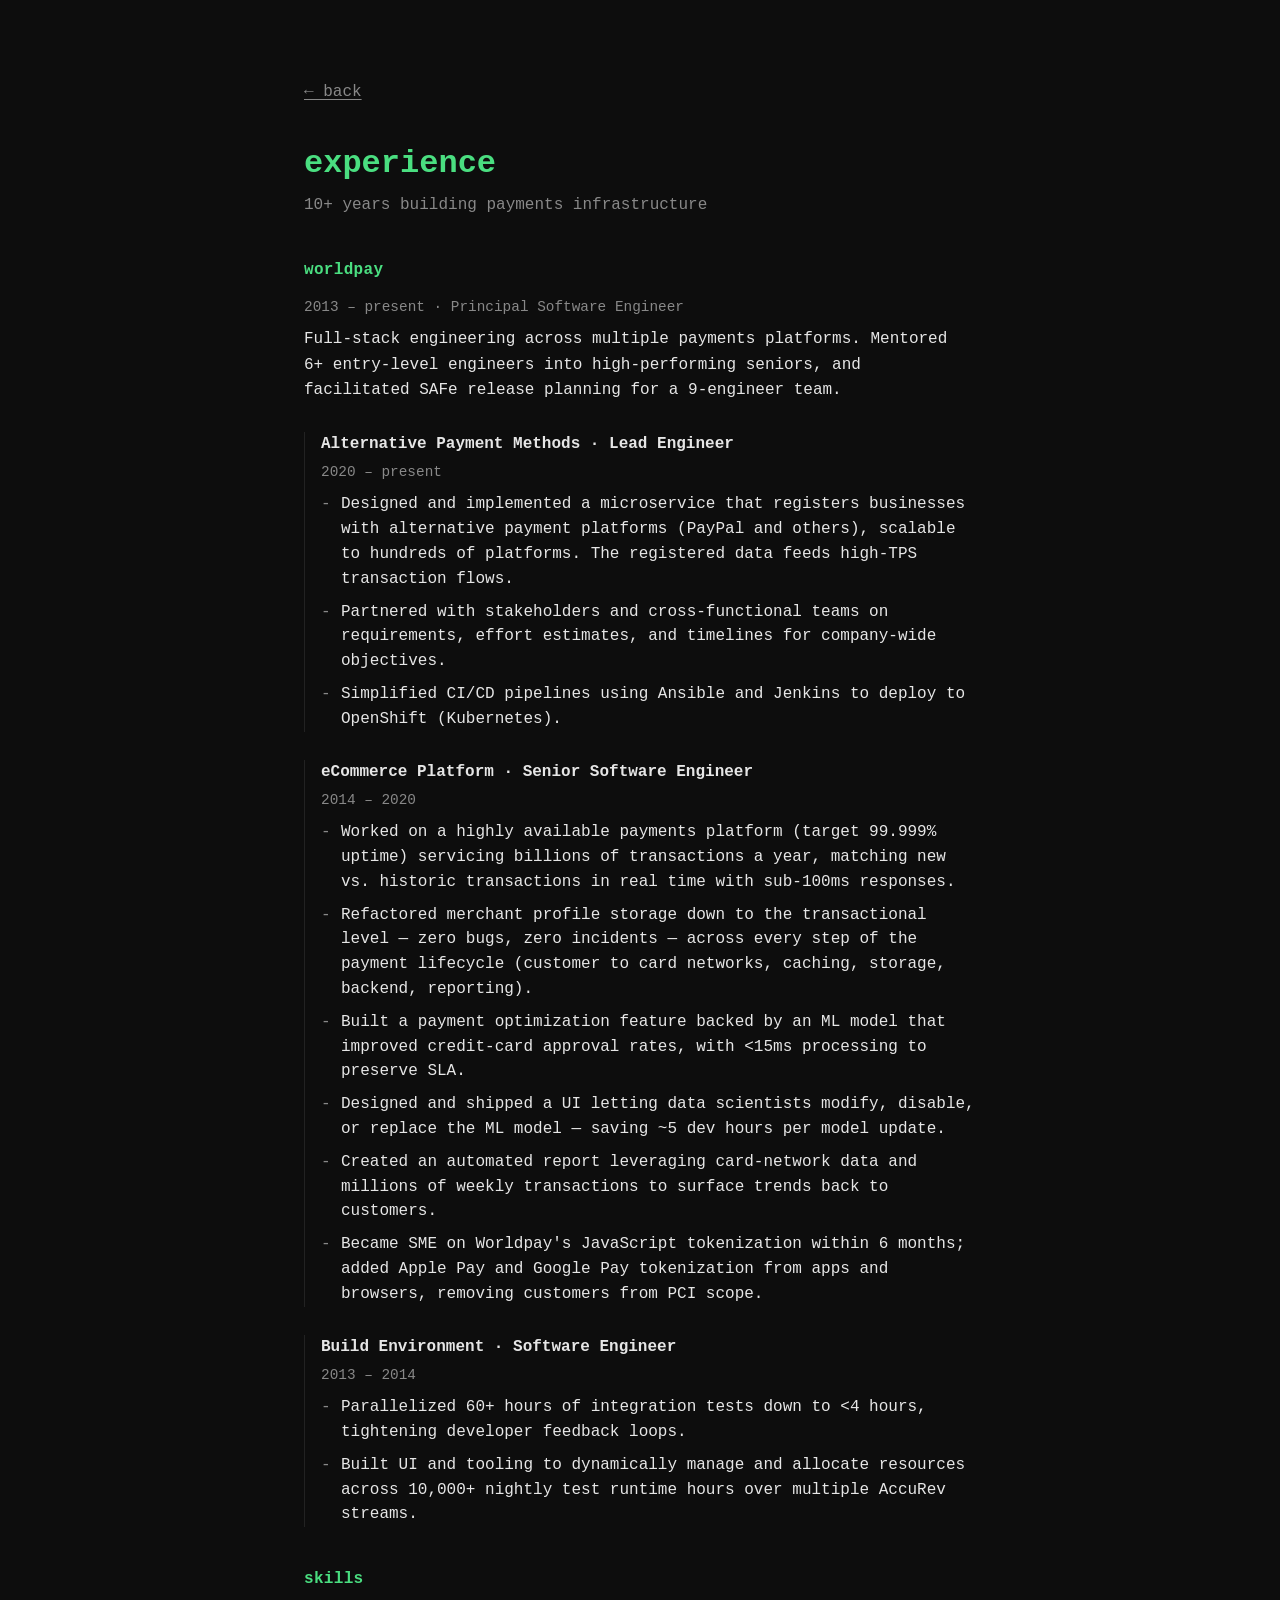
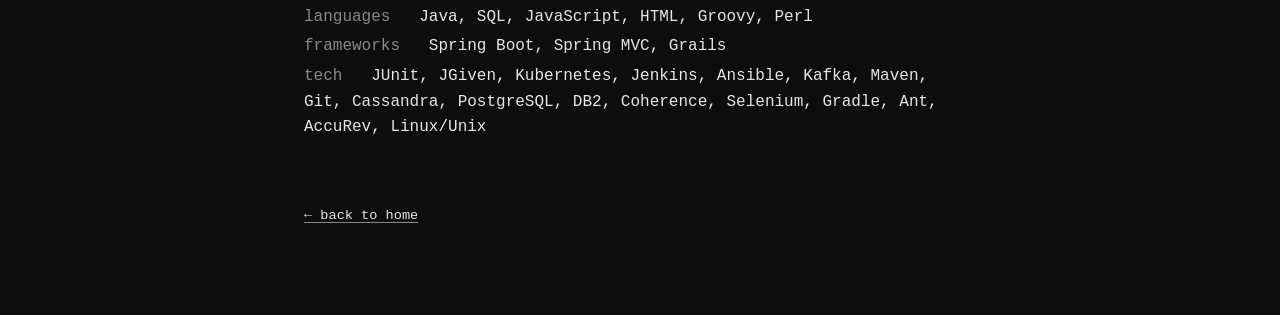
==== experience.html @ 9efd1005 "Add experience page and extract shared stylesheet" ====
<!DOCTYPE html>
<html lang="en">
<head>
  <meta charset="UTF-8">
  <meta name="viewport" content="width=device-width, initial-scale=1.0">
  <meta name="description" content="Steve Tsai — experience">
  <link rel="icon" type="image/svg+xml" href="favicon.svg">
  <link rel="stylesheet" href="style.css">
  <title>experience · Steve Tsai</title>
</head>
<body>
  <main>
    <nav><a href="index.html">← back</a></nav>

    <h1>experience</h1>
    <p class="tagline">10+ years building payments infrastructure</p>

    <h2>worldpay</h2>
    <p class="date">2013 – present · Principal Software Engineer</p>
    <p>Full-stack engineering across multiple payments platforms. Mentored 6+ entry-level engineers into high-performing seniors, and facilitated SAFe release planning for a 9-engineer team.</p>

    <div class="role">
      <h3>Alternative Payment Methods · Lead Engineer</h3>
      <p class="date">2020 – present</p>
      <ul>
        <li>Designed and implemented a microservice that registers businesses with alternative payment platforms (PayPal and others), scalable to hundreds of platforms. The registered data feeds high-TPS transaction flows.</li>
        <li>Partnered with stakeholders and cross-functional teams on requirements, effort estimates, and timelines for company-wide objectives.</li>
        <li>Simplified CI/CD pipelines using Ansible and Jenkins to deploy to OpenShift (Kubernetes).</li>
      </ul>
    </div>

    <div class="role">
      <h3>eCommerce Platform · Senior Software Engineer</h3>
      <p class="date">2014 – 2020</p>
      <ul>
        <li>Worked on a highly available payments platform (target 99.999% uptime) servicing billions of transactions a year, matching new vs. historic transactions in real time with sub-100ms responses.</li>
        <li>Refactored merchant profile storage down to the transactional level — zero bugs, zero incidents — across every step of the payment lifecycle (customer to card networks, caching, storage, backend, reporting).</li>
        <li>Built a payment optimization feature backed by an ML model that improved credit-card approval rates, with &lt;15ms processing to preserve SLA.</li>
        <li>Designed and shipped a UI letting data scientists modify, disable, or replace the ML model — saving ~5 dev hours per model update.</li>
        <li>Created an automated report leveraging card-network data and millions of weekly transactions to surface trends back to customers.</li>
        <li>Became SME on Worldpay's JavaScript tokenization within 6 months; added Apple Pay and Google Pay tokenization from apps and browsers, removing customers from PCI scope.</li>
      </ul>
    </div>

    <div class="role">
      <h3>Build Environment · Software Engineer</h3>
      <p class="date">2013 – 2014</p>
      <ul>
        <li>Parallelized 60+ hours of integration tests down to &lt;4 hours, tightening developer feedback loops.</li>
        <li>Built UI and tooling to dynamically manage and allocate resources across 10,000+ nightly test runtime hours over multiple AccuRev streams.</li>
      </ul>
    </div>

    <h2>skills</h2>
    <ul>
      <li><span class="dim">languages</span> &nbsp; Java, SQL, JavaScript, HTML, Groovy, Perl</li>
      <li><span class="dim">frameworks</span> &nbsp; Spring Boot, Spring MVC, Grails</li>
      <li><span class="dim">tech</span> &nbsp; JUnit, JGiven, Kubernetes, Jenkins, Ansible, Kafka, Maven, Git, Cassandra, PostgreSQL, DB2, Coherence, Selenium, Gradle, Ant, AccuRev, Linux/Unix</li>
    </ul>

    <footer><a href="index.html">← back to home</a></footer>
  </main>
</body>
</html>
---- style.css ----
:root {
  --bg: #0d0d0d;
  --fg: #e6e6e6;
  --dim: #888;
  --accent: #4ade80;
}
* { box-sizing: border-box; }
html, body {
  margin: 0;
  padding: 0;
  background: var(--bg);
  color: var(--fg);
  font-family: ui-monospace, "SF Mono", Menlo, Consolas, monospace;
  font-size: 16px;
  line-height: 1.6;
}
main {
  max-width: 720px;
  margin: 0 auto;
  padding: 5rem 1.5rem 4rem;
}
h1 {
  font-size: 2rem;
  margin: 0 0 0.25rem;
  color: var(--accent);
  font-weight: 600;
}
.tagline {
  color: var(--dim);
  margin: 0 0 2rem;
}
h2 {
  font-size: 1rem;
  color: var(--accent);
  font-weight: 600;
  margin: 2.5rem 0 0.75rem;
  text-transform: lowercase;
  letter-spacing: 0.02em;
}
h3 {
  font-size: 1rem;
  color: var(--fg);
  font-weight: 600;
  margin: 1.75rem 0 0.25rem;
}
p { margin: 0 0 1rem; }
ul {
  list-style: none;
  padding: 0;
  margin: 0;
}
li { margin: 0.25rem 0; }
a {
  color: var(--fg);
  text-decoration: underline;
  text-decoration-color: var(--dim);
  text-underline-offset: 3px;
}
a:hover {
  color: var(--accent);
  text-decoration-color: var(--accent);
}
.arrow { color: var(--dim); margin: 0 0.5rem; }
.dim { color: var(--dim); }
.date { color: var(--dim); font-size: 0.9rem; margin: 0 0 0.5rem; }
.role {
  margin: 1.5rem 0 1.75rem;
  padding-left: 1rem;
  border-left: 1px solid #222;
}
.role ul { margin-top: 0.5rem; }
.role li {
  position: relative;
  padding-left: 1.25rem;
  margin: 0.5rem 0;
  line-height: 1.55;
}
.role li::before {
  content: "-";
  color: var(--dim);
  position: absolute;
  left: 0;
}
nav { margin-bottom: 2rem; }
nav a { color: var(--dim); }
nav a:hover { color: var(--accent); }
footer {
  color: var(--dim);
  font-size: 0.85rem;
  margin-top: 4rem;
}
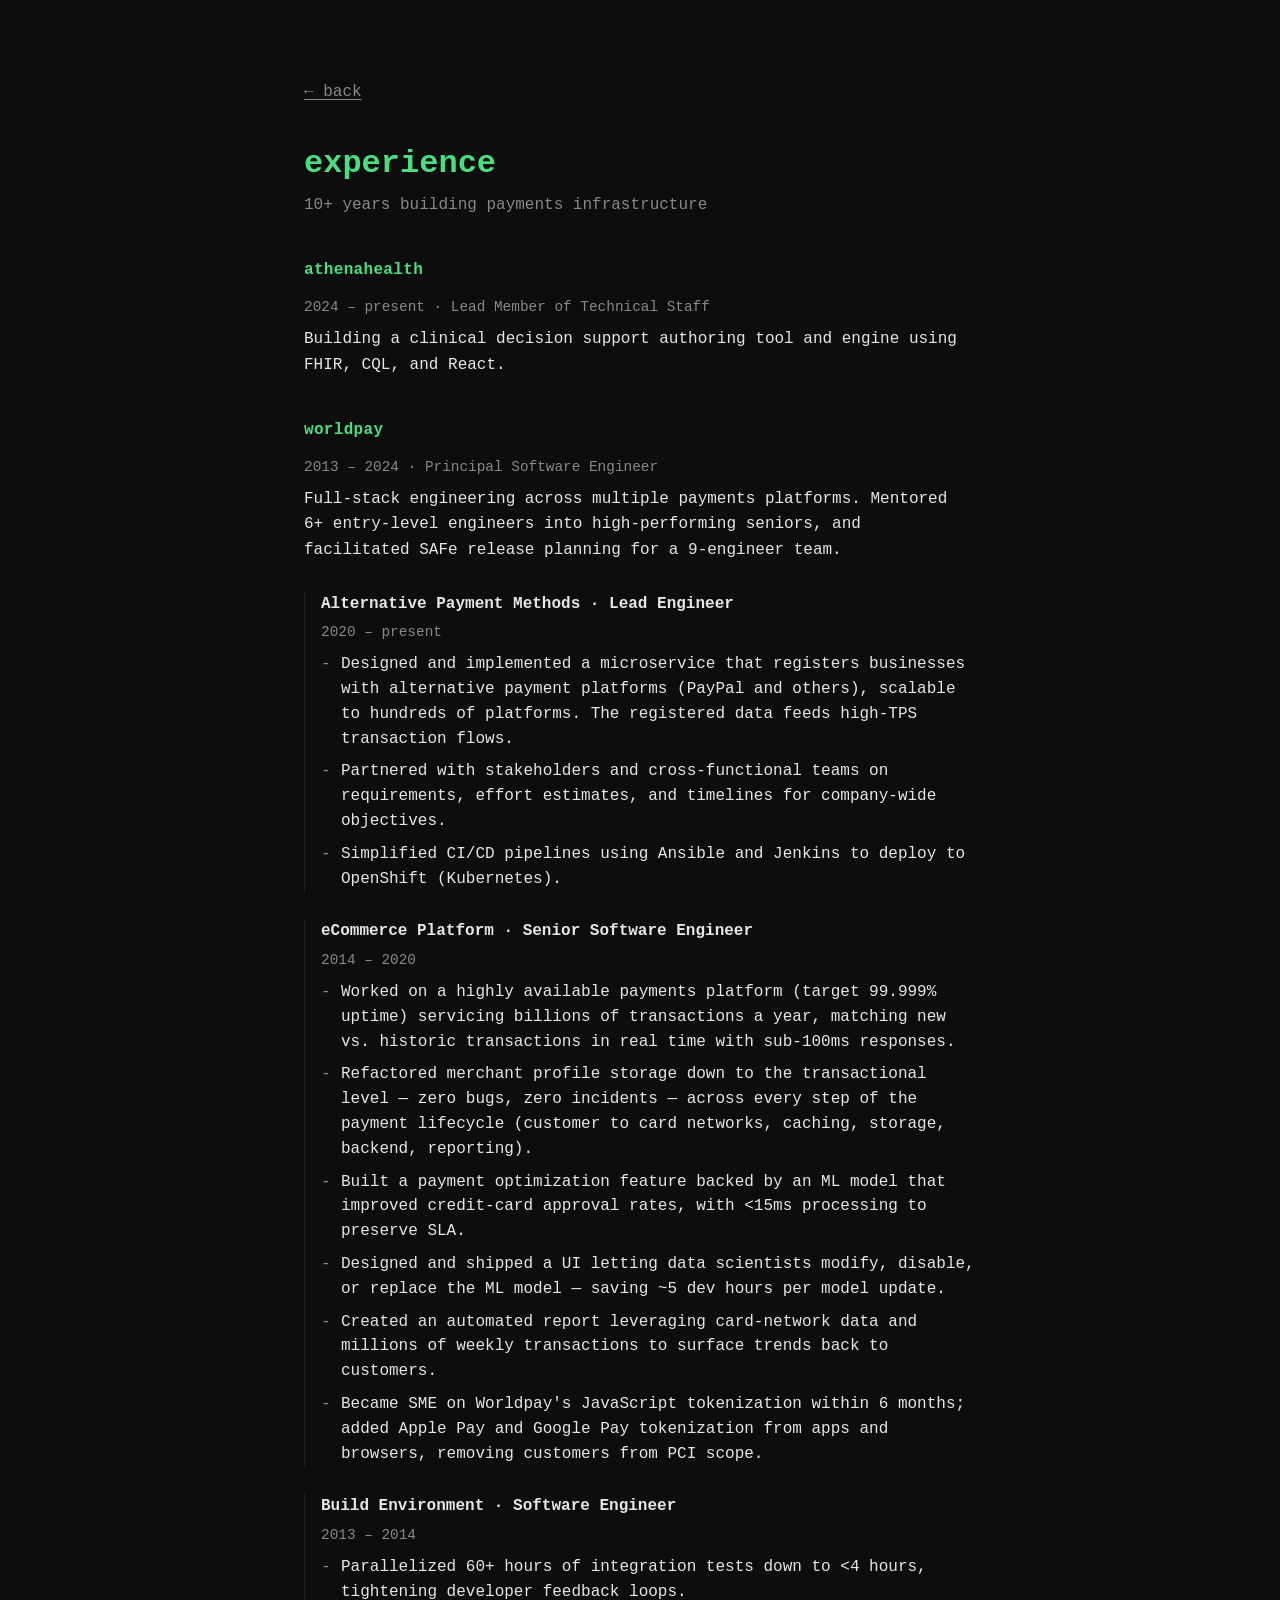
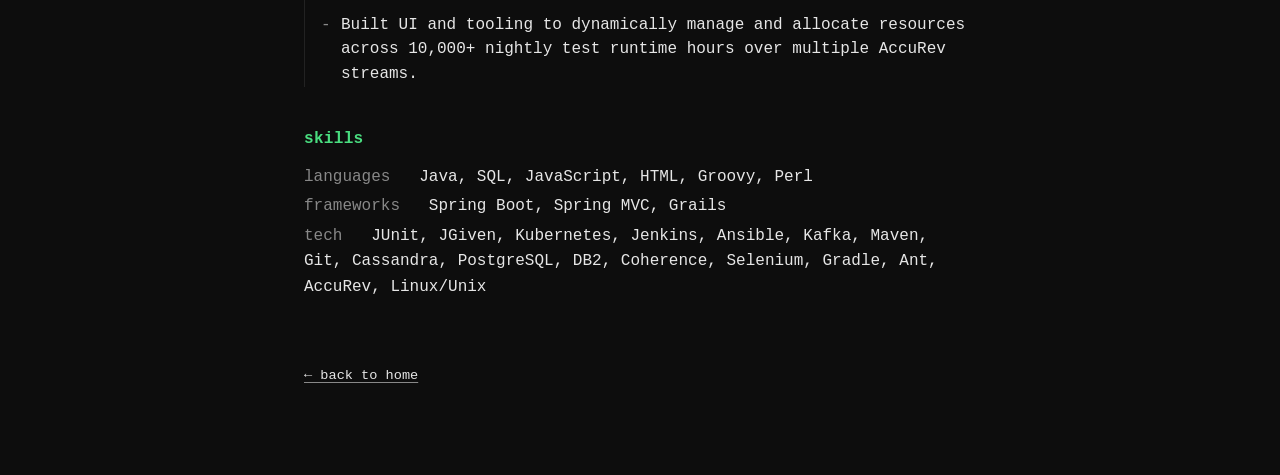
==== commit f7899eb7: "Update current role to athenahealth LMTS" ====
--- a/experience.html
+++ b/experience.html
@@ -15,8 +15,14 @@
     <h1>experience</h1>
     <p class="tagline">10+ years building payments infrastructure</p>
 
+    <h2>athenahealth</h2>
+    <p class="date">2024 – present · Lead Member of Technical Staff</p>
+    <ul>
+      <li>Building a clinical decision support authoring tool and engine using FHIR, CQL, and React.</li>
+    </ul>
+
     <h2>worldpay</h2>
-    <p class="date">2013 – present · Principal Software Engineer</p>
+    <p class="date">2013 – 2024 · Principal Software Engineer</p>
     <p>Full-stack engineering across multiple payments platforms. Mentored 6+ entry-level engineers into high-performing seniors, and facilitated SAFe release planning for a 9-engineer team.</p>
 
     <div class="role">
